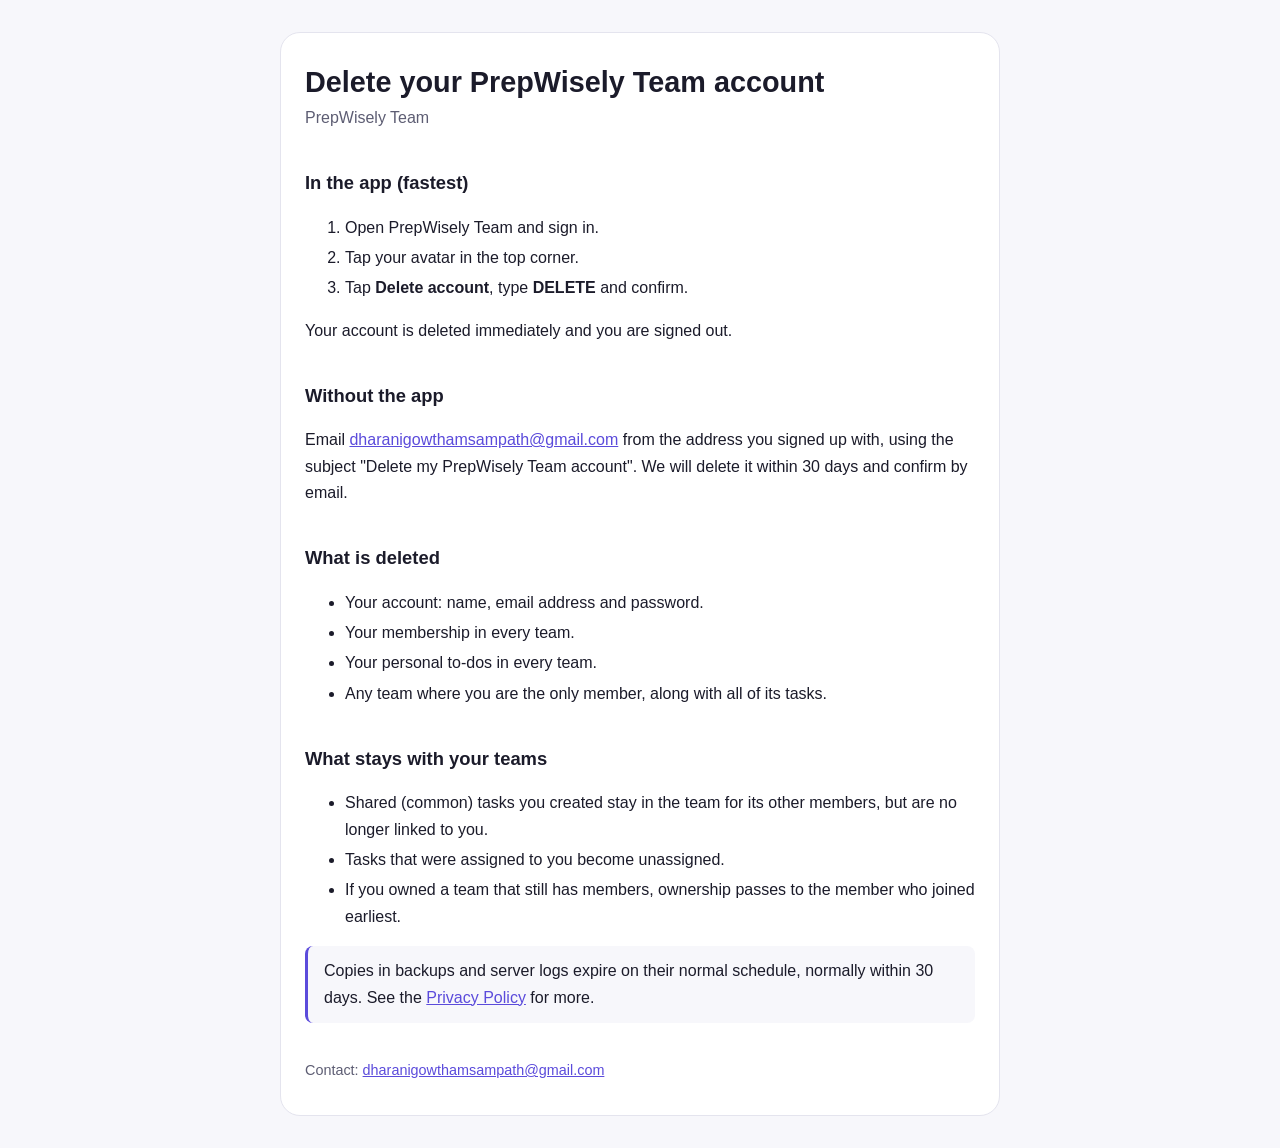
==== delete-account.html @ 914d855e "Add privacy policy and account deletion pages Co-Authored-By: Claude Opus 5.5 <noreply@anthropic.com" ====
<!doctype html>
<html lang="en">
<head>
  <meta charset="utf-8">
  <meta name="viewport" content="width=device-width, initial-scale=1">
  <title>Delete Your Account – PrepWisely Team</title>
  <link rel="stylesheet" href="style.css">
</head>
<body>
<main>
  <h1>Delete your PrepWisely Team account</h1>
  <p class="meta">PrepWisely Team</p>

  <h2>In the app (fastest)</h2>
  <ol>
    <li>Open PrepWisely Team and sign in.</li>
    <li>Tap your avatar in the top corner.</li>
    <li>Tap <strong>Delete account</strong>, type <strong>DELETE</strong> and
    confirm.</li>
  </ol>
  <p>Your account is deleted immediately and you are signed out.</p>

  <h2>Without the app</h2>
  <p>Email <a href="mailto:dharanigowthamsampath@gmail.com?subject=Delete%20my%20PrepWisely%20Team%20account">dharanigowthamsampath@gmail.com</a>
  from the address you signed up with, using the subject "Delete my PrepWisely
  Team account". We will delete it within 30 days and confirm by email.</p>

  <h2>What is deleted</h2>
  <ul>
    <li>Your account: name, email address and password.</li>
    <li>Your membership in every team.</li>
    <li>Your personal to-dos in every team.</li>
    <li>Any team where you are the only member, along with all of its tasks.</li>
  </ul>

  <h2>What stays with your teams</h2>
  <ul>
    <li>Shared (common) tasks you created stay in the team for its other members,
    but are no longer linked to you.</li>
    <li>Tasks that were assigned to you become unassigned.</li>
    <li>If you owned a team that still has members, ownership passes to the
    member who joined earliest.</li>
  </ul>

  <p class="note">Copies in backups and server logs expire on their normal
  schedule, normally within 30 days. See the <a href="privacy.html">Privacy
  Policy</a> for more.</p>

  <footer>Contact: <a href="mailto:dharanigowthamsampath@gmail.com">dharanigowthamsampath@gmail.com</a></footer>
</main>
</body>
</html>
---- style.css ----
:root {
  --bg: #f7f7fb;
  --surface: #ffffff;
  --text: #1b1b2a;
  --muted: #5d5d73;
  --border: #e4e4ee;
  --accent: #5b4bdb;
}
@media (prefers-color-scheme: dark) {
  :root {
    --bg: #121219;
    --surface: #1b1b25;
    --text: #ececf3;
    --muted: #a3a3b8;
    --border: #2c2c3a;
    --accent: #9d92ff;
  }
}
* { box-sizing: border-box; }
body {
  margin: 0;
  background: var(--bg);
  color: var(--text);
  font: 16px/1.65 -apple-system, BlinkMacSystemFont, "Segoe UI", Roboto, sans-serif;
}
main {
  max-width: 720px;
  margin: 32px auto;
  padding: 32px 24px;
  background: var(--surface);
  border: 1px solid var(--border);
  border-radius: 20px;
}
@media (max-width: 760px) {
  main { margin: 0; border: 0; border-radius: 0; padding: 24px 16px; }
}
h1 { font-size: 1.8rem; line-height: 1.25; margin: 0 0 4px; }
h2 { font-size: 1.15rem; margin: 2em 0 0.5em; }
.meta { color: var(--muted); margin: 0 0 1.5em; }
a { color: var(--accent); }
li { margin: 0.25em 0; }
table { width: 100%; border-collapse: collapse; font-size: 0.95rem; }
th, td { text-align: left; vertical-align: top; padding: 8px; border-bottom: 1px solid var(--border); }
.note { padding: 12px 16px; border-left: 3px solid var(--accent); background: var(--bg); border-radius: 8px; }
footer { margin-top: 2.5em; color: var(--muted); font-size: 0.9rem; }
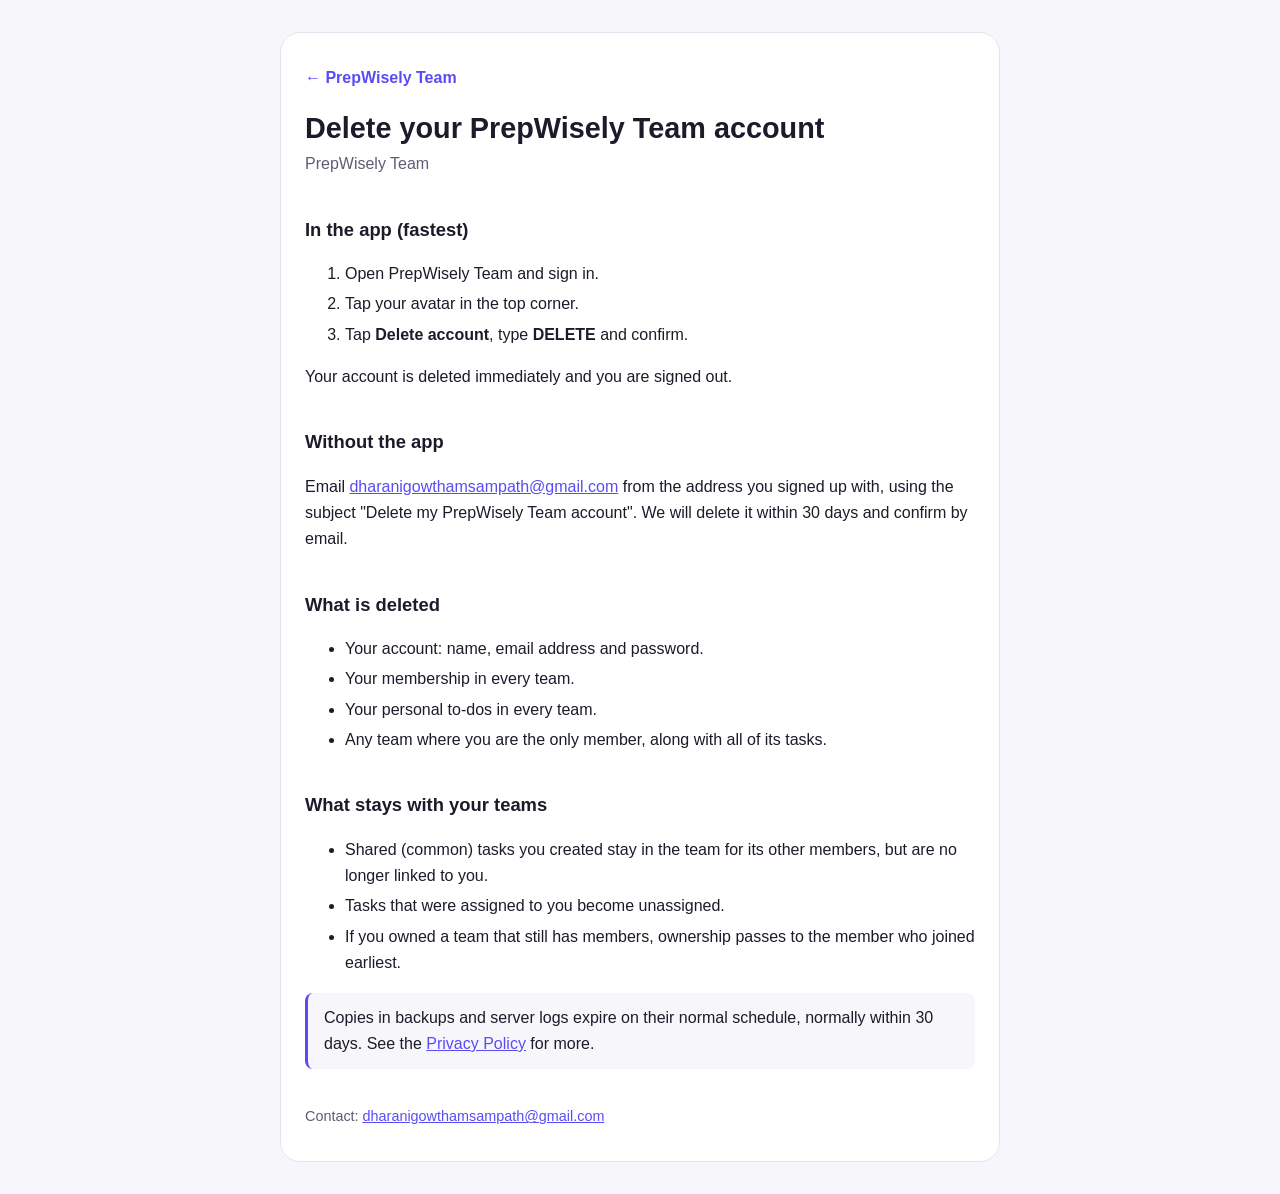
==== commit ca6fdfc4: "Add landing page explaining the app; link legal pages home Co-Authored-By: Claude Opus 5.5 <noreply@" ====
--- a/delete-account.html
+++ b/delete-account.html
@@ -8,6 +8,7 @@
 </head>
 <body>
 <main>
+  <a class="home" href="./">← PrepWisely Team</a>
   <h1>Delete your PrepWisely Team account</h1>
   <p class="meta">PrepWisely Team</p>
 
--- a/style.css
+++ b/style.css
@@ -4,7 +4,7 @@
   --text: #1b1b2a;
   --muted: #5d5d73;
   --border: #e4e4ee;
-  --accent: #5b4bdb;
+  --accent: #5b4bf5;
 }
 @media (prefers-color-scheme: dark) {
   :root {
@@ -13,7 +13,7 @@
     --text: #ececf3;
     --muted: #a3a3b8;
     --border: #2c2c3a;
-    --accent: #9d92ff;
+    --accent: #8b7dff;
   }
 }
 * { box-sizing: border-box; }
@@ -43,3 +43,4 @@
 th, td { text-align: left; vertical-align: top; padding: 8px; border-bottom: 1px solid var(--border); }
 .note { padding: 12px 16px; border-left: 3px solid var(--accent); background: var(--bg); border-radius: 8px; }
 footer { margin-top: 2.5em; color: var(--muted); font-size: 0.9rem; }
+.home { display: inline-block; margin-bottom: 20px; font-weight: 600; text-decoration: none; }
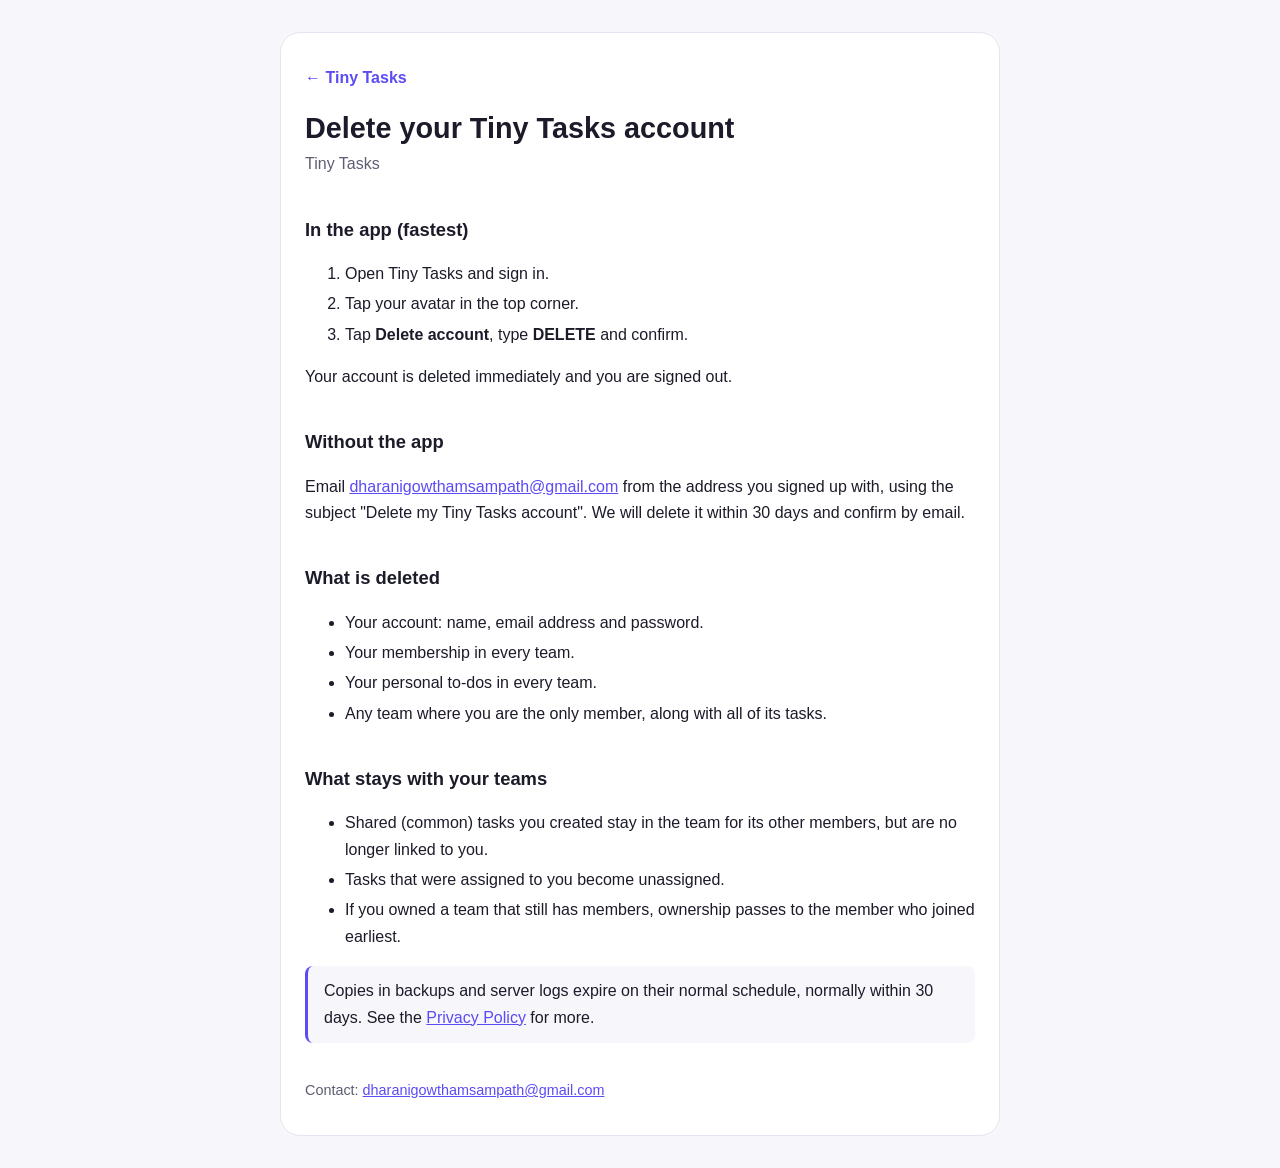
==== commit 60e1fa0d: "Rename to Tiny Tasks; new logo and favicon Co-Authored-By: Claude Opus 5.5 <noreply@anthropic.com>" ====
--- a/delete-account.html
+++ b/delete-account.html
@@ -3,18 +3,18 @@
 <head>
   <meta charset="utf-8">
   <meta name="viewport" content="width=device-width, initial-scale=1">
-  <title>Delete Your Account – PrepWisely Team</title>
+  <title>Delete Your Account – Tiny Tasks</title>
   <link rel="stylesheet" href="style.css">
 </head>
 <body>
 <main>
-  <a class="home" href="./">← PrepWisely Team</a>
-  <h1>Delete your PrepWisely Team account</h1>
-  <p class="meta">PrepWisely Team</p>
+  <a class="home" href="./">← Tiny Tasks</a>
+  <h1>Delete your Tiny Tasks account</h1>
+  <p class="meta">Tiny Tasks</p>
 
   <h2>In the app (fastest)</h2>
   <ol>
-    <li>Open PrepWisely Team and sign in.</li>
+    <li>Open Tiny Tasks and sign in.</li>
     <li>Tap your avatar in the top corner.</li>
     <li>Tap <strong>Delete account</strong>, type <strong>DELETE</strong> and
     confirm.</li>
@@ -22,9 +22,9 @@
   <p>Your account is deleted immediately and you are signed out.</p>
 
   <h2>Without the app</h2>
-  <p>Email <a href="mailto:dharanigowthamsampath@gmail.com?subject=Delete%20my%20PrepWisely%20Team%20account">dharanigowthamsampath@gmail.com</a>
-  from the address you signed up with, using the subject "Delete my PrepWisely
-  Team account". We will delete it within 30 days and confirm by email.</p>
+  <p>Email <a href="mailto:dharanigowthamsampath@gmail.com?subject=Delete%20my%20Tiny%20Tasks%20account">dharanigowthamsampath@gmail.com</a>
+  from the address you signed up with, using the subject "Delete my Tiny Tasks
+  account". We will delete it within 30 days and confirm by email.</p>
 
   <h2>What is deleted</h2>
   <ul>
